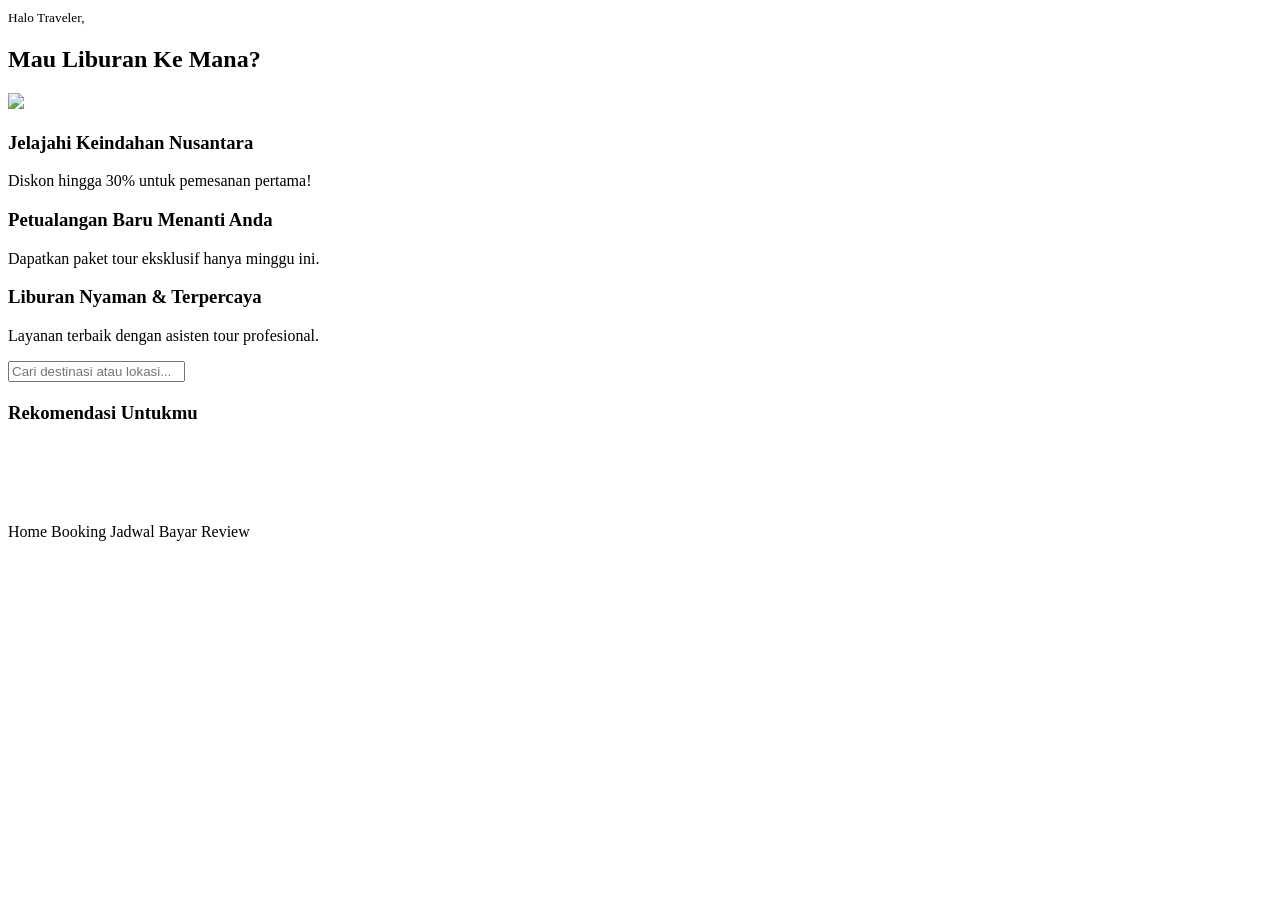
==== home.html @ 022f1fd8 "Create home.html" ====
<!DOCTYPE html>
<html lang="id">
<head>
<meta charset="UTF-8">
<meta name="viewport" content="width=device-width, initial-scale=1.0">
<title>Home - Assistant Tour</title>
<link rel="stylesheet" href="style.css">
</head>
<body>
<div class="container">
  <div class="topbar">
    <div>
      <small id="greeting">Halo Traveler,</small>
      <h2>Mau Liburan Ke Mana?</h2>
    </div>
    <img id="avatar" src="https://i.pravatar.cc/150?img=65" class="avatar">
  </div>

  <div class="banner-slider">
    <div class="slide" style="background-image:url('assets/banners/banner1.jpg')">
      <h3>Jelajahi Keindahan Nusantara</h3>
      <p>Diskon hingga 30% untuk pemesanan pertama!</p>
    </div>
    <div class="slide" style="background-image:url('assets/banners/banner2.jpg')">
      <h3>Petualangan Baru Menanti Anda</h3>
      <p>Dapatkan paket tour eksklusif hanya minggu ini.</p>
    </div>
    <div class="slide" style="background-image:url('assets/banners/banner3.jpg')">
      <h3>Liburan Nyaman & Terpercaya</h3>
      <p>Layanan terbaik dengan asisten tour profesional.</p>
    </div>
    <div class="dots"></div>
  </div>

  <input type="text" placeholder="Cari destinasi atau lokasi..." class="search">

  <h3 style="margin-top:20px">Rekomendasi Untukmu</h3>
  <div class="scroll-x" id="rekomendasi"></div>

  <div style="height:80px"></div>
</div>

<nav class="bottom-nav">
  <a class="active"><span>Home</span></a>
  <a onclick="alert('Pilih destinasi dulu')"><span>Booking</span></a>
  <a onclick="location='schedule.html'"><span>Jadwal</span></a>
  <a onclick="location='payment.html'"><span>Bayar</span></a>
  <a onclick="location='review.html'"><span>Review</span></a>
</nav>

<script src="script.js"></script>
<script>
  if(TourStore.currentUser) greeting.innerText = 'Halo '+TourStore.currentUser.name.split(' ')[0]+',';
  document.getElementById('rekomendasi').innerHTML = TourStore.destinationsList.filter(d=>d.rating>=4.9).map(DestinationCard).join('');

  let slideIndex=0;
  const slides=document.querySelectorAll('.slide');
  slides.forEach((_,i)=>dots.innerHTML+=`<div class="dot" onclick="showSlide(${i})"></div>`);
  function showSlide(i){
    slideIndex=i;
    slides.forEach((s,j)=>s.style.display=i==j?'flex':'none');
    document.querySelectorAll('.dot').forEach((d,j)=>d.classList.toggle('active',i==j));
  }
  showSlide(0);
  setInterval(()=>{slideIndex=(slideIndex+1)%slides.length;showSlide(slideIndex)},4000);
</script>
</body>
</html>
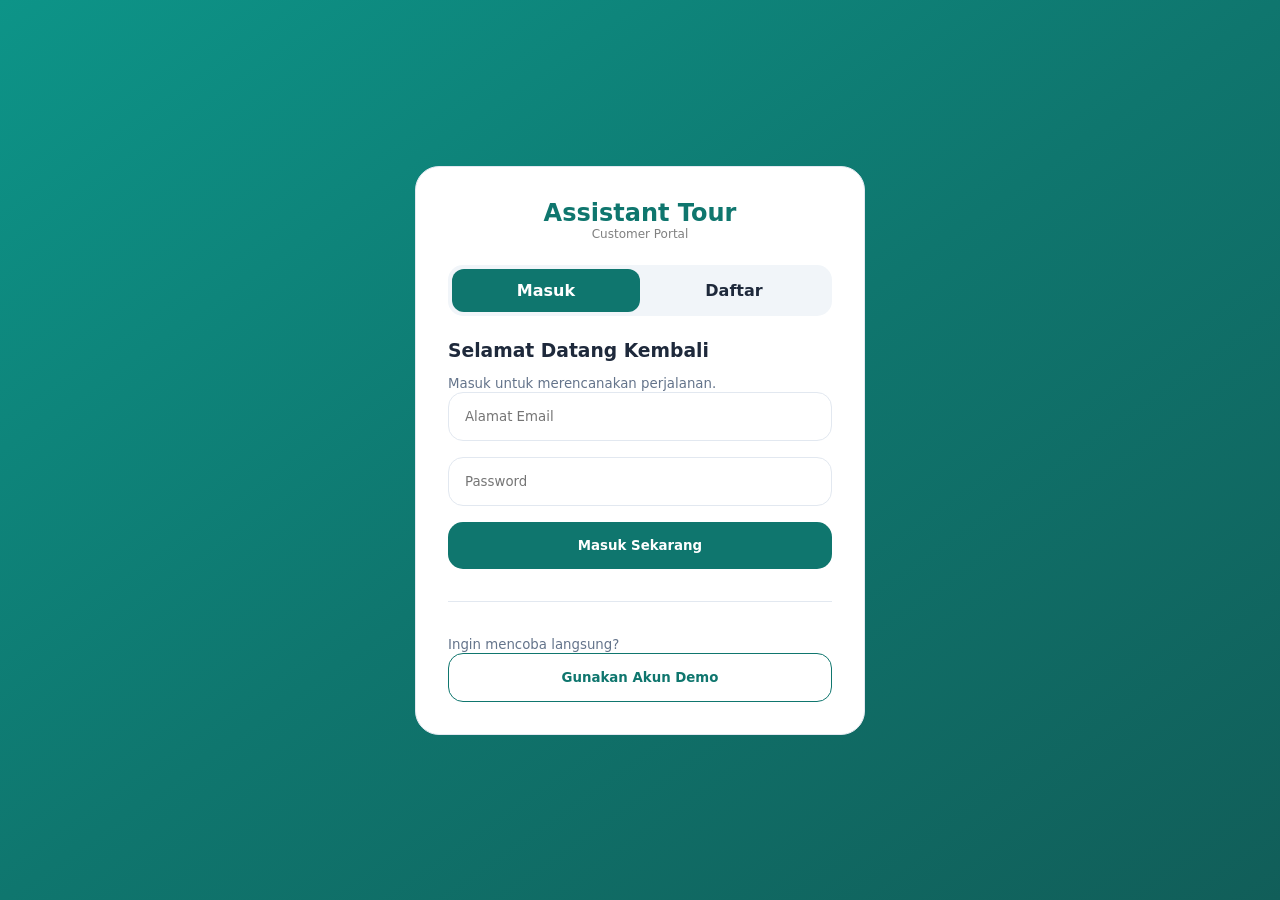
==== commit c9dcdf5c: "Update home.html" ====
--- a/home.html
+++ b/home.html
@@ -13,46 +13,73 @@
       <small id="greeting">Halo Traveler,</small>
       <h2>Mau Liburan Ke Mana?</h2>
     </div>
-    <img id="avatar" src="https://i.pravatar.cc/150?img=65" class="avatar">
+    <img id="avatar" src="https://i.pravatar.cc/150?img=65" class="avatar" onclick="location='profile.html'" style="cursor:pointer">
   </div>
 
   <div class="banner-slider">
-    <div class="slide" style="background-image:url('assets/banners/banner1.jpg')">
+    <div class="slide" style="background-image:linear-gradient(rgba(0,0,0,.3),rgba(0,0,0,.3)),url('assets/banners/banner1.jpg')">
       <h3>Jelajahi Keindahan Nusantara</h3>
       <p>Diskon hingga 30% untuk pemesanan pertama!</p>
     </div>
-    <div class="slide" style="background-image:url('assets/banners/banner2.jpg')">
+    <div class="slide" style="background-image:linear-gradient(rgba(0,0,0,.3),rgba(0,0,0,.3)),url('assets/banners/banner2.jpg')">
       <h3>Petualangan Baru Menanti Anda</h3>
       <p>Dapatkan paket tour eksklusif hanya minggu ini.</p>
     </div>
-    <div class="slide" style="background-image:url('assets/banners/banner3.jpg')">
+    <div class="slide" style="background-image:linear-gradient(rgba(0,0,0,.3),rgba(0,0,0,.3)),url('assets/banners/banner3.jpg')">
       <h3>Liburan Nyaman & Terpercaya</h3>
       <p>Layanan terbaik dengan asisten tour profesional.</p>
     </div>
     <div class="dots"></div>
   </div>
 
-  <input type="text" placeholder="Cari destinasi atau lokasi..." class="search">
+  <input type="text" id="searchInput" placeholder="Cari destinasi atau lokasi..." class="search">
 
   <h3 style="margin-top:20px">Rekomendasi Untukmu</h3>
   <div class="scroll-x" id="rekomendasi"></div>
+
+  <h3 style="margin-top:20px">Semua Destinasi</h3>
+  <div class="grid-2" id="semuaDestinasi"></div>
 
   <div style="height:80px"></div>
 </div>
 
 <nav class="bottom-nav">
   <a class="active"><span>Home</span></a>
-  <a onclick="alert('Pilih destinasi dulu')"><span>Booking</span></a>
   <a onclick="location='schedule.html'"><span>Jadwal</span></a>
   <a onclick="location='payment.html'"><span>Bayar</span></a>
   <a onclick="location='review.html'"><span>Review</span></a>
+  <a onclick="location='profile.html'"><span>Profil</span></a>
 </nav>
 
 <script src="script.js"></script>
 <script>
-  if(TourStore.currentUser) greeting.innerText = 'Halo '+TourStore.currentUser.name.split(' ')[0]+',';
-  document.getElementById('rekomendasi').innerHTML = TourStore.destinationsList.filter(d=>d.rating>=4.9).map(DestinationCard).join('');
+  // 1. Cek login + isi greeting + avatar
+  if(!TourStore.currentUser){
+    alert('Silakan login dulu');
+    location='login.html';
+  }
+  if(TourStore.currentUser){
+    greeting.innerText = 'Halo '+TourStore.currentUser.name.split(' ')[0]+',';
+    avatar.src = TourStore.currentUser.avatarUrl;
+  }
 
+  // 2. Render Destinasi
+  function renderDestinasi(list){
+    rekomendasi.innerHTML = list.filter(d=>d.rating>=4.9).map(DestinationCard).join('');
+    semuaDestinasi.innerHTML = list.map(DestinationCard).join('');
+  }
+  renderDestinasi(TourStore.destinationsList);
+
+  // 3. Fitur Search
+  searchInput.oninput = () => {
+    const q = searchInput.value.toLowerCase();
+    const filtered = TourStore.destinationsList.filter(d=>
+      d.name.toLowerCase().includes(q) || d.location.toLowerCase().includes(q)
+    );
+    renderDestinasi(filtered);
+  }
+
+  // 4. Banner Slider Auto
   let slideIndex=0;
   const slides=document.querySelectorAll('.slide');
   slides.forEach((_,i)=>dots.innerHTML+=`<div class="dot" onclick="showSlide(${i})"></div>`);
--- a/style.css
+++ b/style.css
@@ -0,0 +1,94 @@
+:root{
+  --primary:#0F766E;
+  --dark:#1E293B;
+  --bg:#F8FAFC;
+  --card:#FFFFFF;
+  --border:#E2E8F0;
+}
+*{box-sizing:border-box;font-family:system-ui,-apple-system,Segoe UI,Roboto,sans-serif}
+body{margin:0;background:var(--bg);color:var(--dark)}
+a{color:var(--primary);text-decoration:none}
+h1,h2,h3{margin:0 0 12px}
+small{color:#64748b}
+hr{border:none;border-top:1px solid var(--border);margin:16px 0}
+
+/* HERO */
+.hero{height:50vh;position:relative;color:white;background-size:cover;background-position:center}
+.overlay{position:absolute;inset:0;background:linear-gradient(to bottom,rgba(0,0,0,.1),rgba(15,118,110,.85))}
+header{display:flex;justify-content:space-between;padding:16px 20px;position:relative}
+.brand{font-weight:bold;font-size:18px}
+header button{background:rgba(255,255,255,.2);border:1px solid rgba(255,255,255,.4);color:white;border-radius:20px;padding:8px 16px;font-weight:bold;cursor:pointer}
+.hero-content{position:absolute;bottom:24px;left:20px;right:20px}
+.badge{background:rgba(255,255,255,.2);padding:6px 12px;border-radius:20px;font-size:12px;font-weight:bold}
+
+/* STATS & CARD */
+.stats{display:flex;justify-content:space-around;background:var(--card);margin:-16px 20px 0;padding:20px;border-radius:20px;box-shadow:0 5px 15px rgba(0,0,0,.08)}
+.stats b{color:var(--primary);font-size:20px;display:block}
+.section{padding:20px}
+.grid-2{display:grid;grid-template-columns:1fr 1fr;gap:16px}
+.card{background:var(--card);padding:16px;border-radius:16px;border:1px solid var(--border)}
+
+/* SCROLL */
+.scroll-x{display:flex;gap:14px;overflow-x:auto;padding-bottom:8px}
+.dest-card{min-width:200px;background:var(--card);border-radius:16px;box-shadow:0 4px 10px rgba(0,0,0,.05);cursor:pointer}
+.dest-card img{height:180px;width:100%;object-fit:cover;border-radius:16px 16px 0 0}
+
+/* BUTTONS */
+.btn-primary{width:100%;background:var(--primary);color:white;border:none;padding:16px;border-radius:15px;font-weight:bold;cursor:pointer}
+.btn-white{background:white;color:var(--primary);width:100%;padding:16px;border:none;border-radius:15px;font-weight:bold;margin-bottom:12px;cursor:pointer}
+.btn-outline{background:transparent;color:white;border:1px solid white;width:100%;padding:16px;border-radius:15px;font-weight:bold;cursor:pointer}
+.btn-outline-dark{background:transparent;color:var(--primary);border:1px solid var(--primary);width:100%;padding:16px;border-radius:15px;font-weight:bold;cursor:pointer}
+
+/* LOGIN */
+.login-wrap{min-height:100vh;display:flex;align-items:center;justify-content:center;background:linear-gradient(to bottom right,#0D9488,#0F766E,#115E59);padding:20px}
+.login-wrap .card{background:var(--card);border-radius:24px;padding:32px;max-width:450px;width:100%}
+.tabs{display:flex;background:#F1F5F9;border-radius:15px;padding:4px;margin-bottom:24px}
+.tab{flex:1;text-align:center;padding:12px;border-radius:12px;font-weight:bold;cursor:pointer}
+.tab.active{background:var(--primary);color:white}
+.form{display:none}.form.active{display:block}
+.input{width:100%;padding:16px;border:1px solid var(--border);border-radius:15px;margin-bottom:16px}
+
+/* HOME */
+.container{padding:0 20px}
+.topbar{display:flex;justify-content:space-between;align-items:center;padding:20px 0}
+.avatar{width:44px;height:44px;border-radius:50%;border:2px solid var(--primary)}
+.search{width:100%;padding:14px;border-radius:15px;border:1px solid var(--border);background:#F1F5F9}
+.bottom-nav{position:fixed;bottom:0;left:0;right:0;background:var(--card);display:flex;justify-content:space-around;padding:10px 0;border-top:1px solid var(--border)}
+.bottom-nav a{display:flex;flex-direction:column;align-items:center;font-size:14px;color:#64748b;cursor:pointer}
+.bottom-nav a.active{color:var(--primary);font-weight:bold}
+
+/* BANNER */
+.banner-slider{height:180px;position:relative;border-radius:20px;overflow:hidden;margin:20px 0}
+.slide{height:180px;background-size:cover;background-position:center;padding:20px;display:none;flex-direction:column;justify-content:end;color:white}
+.dots{display:flex;justify-content:center;gap:8px;margin-top:10px}
+.dot{width:8px;height:8px;background:#cbd5e1;border-radius:50%;cursor:pointer}
+.dot.active{width:24px;background:var(--primary)}
+
+/* DETAIL */
+.hero-img{height:350px;position:relative}
+.hero-img img{width:100%;height:100%;object-fit:cover}
+.back-btn{position:absolute;top:40px;left:20px;background:rgba(0,0,0,.4);color:white;border:none;border-radius:20px;padding:8px 16px;font-size:14px;cursor:pointer}
+.content{padding:24px 20px}
+.chip{padding:8px 16px;border:1px solid var(--border);border-radius:12px;margin-right:10px;display:inline-block;cursor:pointer}
+.chip.active{background:var(--primary);color:white;border-color:var(--primary)}
+.review-card{background:var(--card);padding:16px;border-radius:16px;border:1px solid var(--border);margin-bottom:12px}
+.sticky-bar{position:fixed;bottom:0;left:0;right:0;background:var(--card);padding:16px 20px;box-shadow:0 -2px 10px rgba(0,0,0,.1);display:flex;gap:20px;border-radius:20px 20px 0 0}
+
+/* SCHEDULE */
+.schedule-card{background:var(--card);border-radius:20px;border:1px solid var(--border);margin-bottom:16px;display:flex;overflow:hidden}
+.line{width:6px}
+.line.paid{background:var(--primary)}
+.line.pending{background:orange}
+.badge.orange{background:#fef3c7;color:#d97706;padding:4px 10px;border-radius:20px;font-size:12px}
+.badge.green{background:#d1fae5;color:var(--primary);padding:4px 10px;border-radius:20px;font-size:12px}
+
+/* BOARDING PASS */
+.boarding-pass{position:fixed;inset:0;background:rgba(0,0,0,.6);display:none;align-items:center;justify-content:center}
+.bp-content{background:var(--card);width:90%;max-width:400px;border-radius:20px;padding:20px}
+.qr{width:100%;height:40px;background:#F1F5F9;margin:16px 0;display:flex;align-items:center;justify-content:center;font-size:10px;word-break:break-all}
+
+/* PAYMENT */
+.invoice{background:var(--card);padding:16px;border-radius:20px;margin-bottom:14px;border:1px solid var(--border)}
+.modal{position:fixed;inset:0;background:rgba(0,0,0,.5);display:none;align-items:end}
+.modal-content{background:var(--card);border-radius:30px 30px 0 0;padding:24px}
+.payment-option{padding:12px;border:1px solid var(--border);border-radius:12px;margin-bottom:10px;cursor:pointer}
